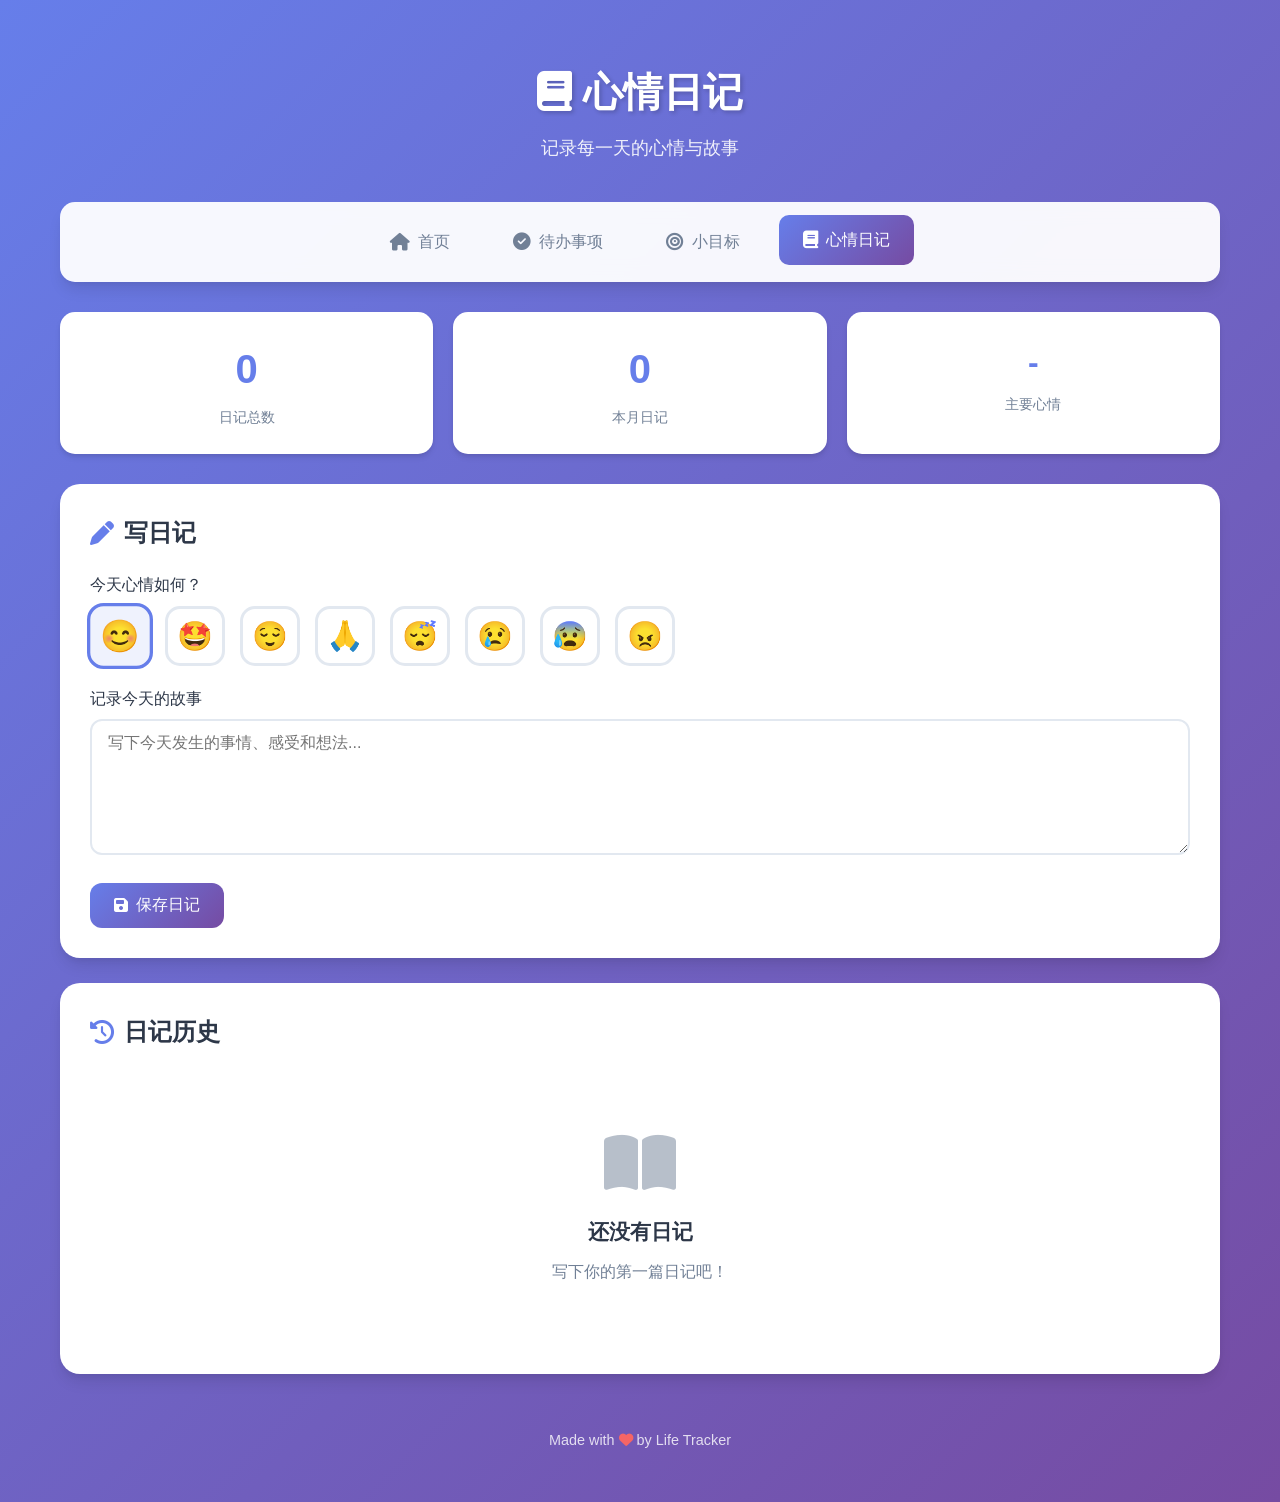
==== diary.html @ 0ba6cf7d "Add files via upload" ====
<!DOCTYPE html>
<html lang="zh-CN">
<head>
    <meta charset="UTF-8">
    <meta name="viewport" content="width=device-width, initial-scale=1.0">
    <title>心情日记 - Life Tracker</title>
    <link rel="stylesheet" href="style.css">
    <link rel="stylesheet" href="https://cdnjs.cloudflare.com/ajax/libs/font-awesome/6.4.0/css/all.min.css">
</head>
<body>
    <div class="container">
        <header>
            <h1><i class="fas fa-book"></i> 心情日记</h1>
            <p>记录每一天的心情与故事</p>
        </header>

        <nav>
            <ul>
                <li><a href="index.html"><i class="fas fa-home"></i> 首页</a></li>
                <li><a href="todo.html"><i class="fas fa-check-circle"></i> 待办事项</a></li>
                <li><a href="goal.html"><i class="fas fa-bullseye"></i> 小目标</a></li>
                <li><a href="diary.html" class="active"><i class="fas fa-book"></i> 心情日记</a></li>
            </ul>
        </nav>

        <main>
            <!-- Stats -->
            <section class="stats-container fade-in">
                <div class="stat-card">
                    <div class="stat-number" id="totalDiaries">0</div>
                    <div class="stat-label">日记总数</div>
                </div>
                <div class="stat-card">
                    <div class="stat-number" id="thisMonthDiaries">0</div>
                    <div class="stat-label">本月日记</div>
                </div>
                <div class="stat-card">
                    <div class="stat-number" id="dominantMood" style="font-size: 2rem;">-</div>
                    <div class="stat-label">主要心情</div>
                </div>
            </section>

            <!-- Write Diary -->
            <section class="card fade-in">
                <h2 class="card-title"><i class="fas fa-pen"></i> 写日记</h2>
                <form id="diaryForm">
                    <div class="form-group">
                        <label>今天心情如何？</label>
                        <div class="mood-selector" id="moodSelector">
                            <div class="mood-option" data-mood="happy" title="开心">
                                <span>😊</span>
                            </div>
                            <div class="mood-option" data-mood="excited" title="兴奋">
                                <span>🤩</span>
                            </div>
                            <div class="mood-option" data-mood="calm" title="平静">
                                <span>😌</span>
                            </div>
                            <div class="mood-option" data-mood="grateful" title="感恩">
                                <span>🙏</span>
                            </div>
                            <div class="mood-option" data-mood="tired" title="疲惫">
                                <span>😴</span>
                            </div>
                            <div class="mood-option" data-mood="sad" title="难过">
                                <span>😢</span>
                            </div>
                            <div class="mood-option" data-mood="anxious" title="焦虑">
                                <span>😰</span>
                            </div>
                            <div class="mood-option" data-mood="angry" title="生气">
                                <span>😠</span>
                            </div>
                        </div>
                        <input type="hidden" id="selectedMood" value="happy">
                    </div>
                    <div class="form-group">
                        <label>记录今天的故事</label>
                        <textarea class="form-control" id="diaryContent" rows="6" placeholder="写下今天发生的事情、感受和想法..." required></textarea>
                    </div>
                    <button type="submit" class="btn btn-primary">
                        <i class="fas fa-save"></i> 保存日记
                    </button>
                </form>
            </section>

            <!-- Diary List -->
            <section class="card fade-in">
                <h2 class="card-title"><i class="fas fa-history"></i> 日记历史</h2>
                <ul class="diary-list" id="diaryList">
                    <!-- Diaries will be rendered here -->
                </ul>

                <div id="emptyState" class="empty-state" style="display: none;">
                    <i class="fas fa-book-open"></i>
                    <h3>还没有日记</h3>
                    <p>写下你的第一篇日记吧！</p>
                </div>
            </section>
        </main>

        <footer>
            <p>Made with <i class="fas fa-heart" style="color: #f56565;"></i> by Life Tracker</p>
        </footer>
    </div>

    <!-- View Modal -->
    <div class="modal" id="viewModal">
        <div class="modal-content">
            <div class="modal-header">
                <h3 class="modal-title"><i class="fas fa-book-open"></i> 日记详情</h3>
                <button class="modal-close" onclick="closeViewModal()">
                    <i class="fas fa-times"></i>
                </button>
            </div>
            <div id="viewContent">
                <!-- Content will be rendered here -->
            </div>
        </div>
    </div>

    <!-- Edit Modal -->
    <div class="modal" id="editModal">
        <div class="modal-content">
            <div class="modal-header">
                <h3 class="modal-title"><i class="fas fa-edit"></i> 编辑日记</h3>
                <button class="modal-close" onclick="closeEditModal()">
                    <i class="fas fa-times"></i>
                </button>
            </div>
            <form id="editForm">
                <div class="form-group">
                    <label>心情</label>
                    <div class="mood-selector" id="editMoodSelector">
                        <div class="mood-option" data-mood="happy" title="开心">
                            <span>😊</span>
                        </div>
                        <div class="mood-option" data-mood="excited" title="兴奋">
                            <span>🤩</span>
                        </div>
                        <div class="mood-option" data-mood="calm" title="平静">
                            <span>😌</span>
                        </div>
                        <div class="mood-option" data-mood="grateful" title="感恩">
                            <span>🙏</span>
                        </div>
                        <div class="mood-option" data-mood="tired" title="疲惫">
                            <span>😴</span>
                        </div>
                        <div class="mood-option" data-mood="sad" title="难过">
                            <span>😢</span>
                        </div>
                        <div class="mood-option" data-mood="anxious" title="焦虑">
                            <span>😰</span>
                        </div>
                        <div class="mood-option" data-mood="angry" title="生气">
                            <span>😠</span>
                        </div>
                    </div>
                    <input type="hidden" id="editSelectedMood" value="happy">
                </div>
                <div class="form-group">
                    <label>内容</label>
                    <textarea class="form-control" id="editContent" rows="6" required></textarea>
                </div>
                <input type="hidden" id="editId">
                <div style="display: flex; gap: 10px; justify-content: flex-end;">
                    <button type="button" class="btn btn-secondary" onclick="closeEditModal()">取消</button>
                    <button type="submit" class="btn btn-primary">保存修改</button>
                </div>
            </form>
        </div>
    </div>

    <script src="app.js"></script>
    <script>
        let selectedMood = 'happy';
        let editSelectedMood = 'happy';

        document.addEventListener('DOMContentLoaded', function() {
            renderDiaries();
            updateStats();
            setupMoodSelector();

            // Form submission
            document.getElementById('diaryForm').addEventListener('submit', function(e) {
                e.preventDefault();
                
                const content = document.getElementById('diaryContent').value.trim();
                const mood = document.getElementById('selectedMood').value;
                
                if (content) {
                    addDiary(content, mood);
                    
                    // Reset form
                    document.getElementById('diaryContent').value = '';
                    selectMood('happy', 'moodSelector', 'selectedMood');
                    
                    renderDiaries();
                    updateStats();
                    showNotification('日记保存成功！');
                }
            });

            // Edit form submission
            document.getElementById('editForm').addEventListener('submit', function(e) {
                e.preventDefault();
                
                const id = document.getElementById('editId').value;
                const updates = {
                    content: document.getElementById('editContent').value.trim(),
                    mood: document.getElementById('editSelectedMood').value
                };
                
                if (updates.content) {
                    updateDiary(id, updates);
                    closeEditModal();
                    renderDiaries();
                    updateStats();
                    showNotification('日记更新成功！');
                }
            });
        });

        function setupMoodSelector() {
            // Main mood selector
            document.querySelectorAll('#moodSelector .mood-option').forEach(option => {
                option.addEventListener('click', function() {
                    const mood = this.dataset.mood;
                    selectMood(mood, 'moodSelector', 'selectedMood');
                });
            });

            // Edit mood selector
            document.querySelectorAll('#editMoodSelector .mood-option').forEach(option => {
                option.addEventListener('click', function() {
                    const mood = this.dataset.mood;
                    selectMood(mood, 'editMoodSelector', 'editSelectedMood');
                });
            });

            // Select default mood
            selectMood('happy', 'moodSelector', 'selectedMood');
        }

        function selectMood(mood, selectorId, inputId) {
            const selector = document.getElementById(selectorId);
            const input = document.getElementById(inputId);
            
            selector.querySelectorAll('.mood-option').forEach(opt => {
                opt.classList.remove('selected');
            });
            
            const selected = selector.querySelector(`[data-mood="${mood}"]`);
            if (selected) {
                selected.classList.add('selected');
                input.value = mood;
            }
        }

        function renderDiaries() {
            const diaryList = document.getElementById('diaryList');
            const emptyState = document.getElementById('emptyState');
            const diaries = getDiaries();

            if (diaries.length === 0) {
                diaryList.innerHTML = '';
                emptyState.style.display = 'block';
                return;
            }

            emptyState.style.display = 'none';
            diaryList.innerHTML = diaries.map(diary => {
                const moodData = MOODS[diary.mood] || MOODS.happy;
                const preview = diary.content.substring(0, 100) + (diary.content.length > 100 ? '...' : '');
                
                return `
                    <li class="diary-item" data-id="${diary.id}">
                        <div class="diary-mood">${moodData.emoji}</div>
                        <div class="diary-date">
                            <i class="fas fa-calendar"></i>
                            ${formatDate(diary.createdAt)}
                            <span style="margin-left: 10px; color: var(--text-secondary);">
                                ${formatDateTime(diary.createdAt).split(' ')[1]}
                            </span>
                        </div>
                        <div class="diary-content">${escapeHtml(preview)}</div>
                        <div class="diary-actions">
                            <button class="btn btn-sm btn-primary" onclick="viewDiary('${diary.id}')">
                                <i class="fas fa-eye"></i> 查看
                            </button>
                            <button class="btn btn-sm btn-warning" onclick="openEditModal('${diary.id}')">
                                <i class="fas fa-edit"></i> 编辑
                            </button>
                            <button class="btn btn-sm btn-danger" onclick="deleteDiaryItem('${diary.id}')">
                                <i class="fas fa-trash"></i> 删除
                            </button>
                        </div>
                    </li>
                `;
            }).join('');
        }

        function viewDiary(id) {
            const diary = getDiaries().find(d => d.id === id);
            if (!diary) return;

            const moodData = MOODS[diary.mood] || MOODS.happy;
            
            document.getElementById('viewContent').innerHTML = `
                <div style="margin-bottom: 20px;">
                    <div style="display: flex; align-items: center; gap: 10px; margin-bottom: 15px; color: var(--text-secondary);">
                        <i class="fas fa-calendar"></i>
                        <span>${formatDateTime(diary.createdAt)}</span>
                    </div>
                    <div style="display: flex; align-items: center; gap: 10px; margin-bottom: 20px;">
                        <span style="font-size: 2rem;">${moodData.emoji}</span>
                        <span style="font-weight: 600; color: var(--text-primary);">${moodData.label}</span>
                    </div>
                </div>
                <div class="diary-content" style="background: var(--bg-color); padding: 20px; border-radius: 12px; line-height: 1.8;">
                    ${escapeHtml(diary.content).replace(/\n/g, '<br>')}
                </div>
            `;
            
            document.getElementById('viewModal').classList.add('active');
        }

        function openEditModal(id) {
            const diary = getDiaries().find(d => d.id === id);
            if (!diary) return;

            document.getElementById('editContent').value = diary.content;
            document.getElementById('editId').value = id;
            selectMood(diary.mood, 'editMoodSelector', 'editSelectedMood');
            
            document.getElementById('editModal').classList.add('active');
        }

        function closeViewModal() {
            document.getElementById('viewModal').classList.remove('active');
        }

        function closeEditModal() {
            document.getElementById('editModal').classList.remove('active');
        }

        function deleteDiaryItem(id) {
            confirmDialog('确定要删除这篇日记吗？删除后无法恢复。', () => {
                deleteDiary(id);
                renderDiaries();
                updateStats();
                showNotification('日记已删除');
            });
        }

        function updateStats() {
            const stats = getDiaryStats();
            document.getElementById('totalDiaries').textContent = stats.total;
            document.getElementById('thisMonthDiaries').textContent = stats.thisMonth;
            
            const moodEl = document.getElementById('dominantMood');
            if (stats.dominantMood) {
                moodEl.textContent = stats.dominantMood.emoji;
                moodEl.title = stats.dominantMood.label;
            } else {
                moodEl.textContent = '-';
                moodEl.title = '';
            }
        }

        function escapeHtml(text) {
            const div = document.createElement('div');
            div.textContent = text;
            return div.innerHTML;
        }

        // Close modals when clicking outside
        document.getElementById('viewModal').addEventListener('click', function(e) {
            if (e.target === this) {
                closeViewModal();
            }
        });

        document.getElementById('editModal').addEventListener('click', function(e) {
            if (e.target === this) {
                closeEditModal();
            }
        });
    </script>
</body>
</html>
---- style.css ----
* {
    margin: 0;
    padding: 0;
    box-sizing: border-box;
}

:root {
    --primary-color: #667eea;
    --primary-dark: #5a67d8;
    --secondary-color: #764ba2;
    --success-color: #48bb78;
    --warning-color: #ed8936;
    --danger-color: #f56565;
    --bg-color: #f7fafc;
    --card-bg: #ffffff;
    --text-primary: #2d3748;
    --text-secondary: #718096;
    --border-color: #e2e8f0;
    --shadow: 0 4px 6px -1px rgba(0, 0, 0, 0.1), 0 2px 4px -1px rgba(0, 0, 0, 0.06);
    --shadow-lg: 0 10px 15px -3px rgba(0, 0, 0, 0.1), 0 4px 6px -2px rgba(0, 0, 0, 0.05);
}

body {
    font-family: -apple-system, BlinkMacSystemFont, 'Segoe UI', Roboto, 'Helvetica Neue', Arial, sans-serif;
    background: linear-gradient(135deg, #667eea 0%, #764ba2 100%);
    min-height: 100vh;
    color: var(--text-primary);
    line-height: 1.6;
}

.container {
    max-width: 1200px;
    margin: 0 auto;
    padding: 20px;
}

/* Header */
header {
    text-align: center;
    padding: 40px 20px;
    color: white;
}

header h1 {
    font-size: 2.5rem;
    margin-bottom: 10px;
    text-shadow: 2px 2px 4px rgba(0, 0, 0, 0.2);
}

header p {
    font-size: 1.1rem;
    opacity: 0.9;
}

/* Navigation */
nav {
    background: rgba(255, 255, 255, 0.95);
    backdrop-filter: blur(10px);
    padding: 15px;
    border-radius: 15px;
    margin-bottom: 30px;
    box-shadow: var(--shadow-lg);
    position: sticky;
    top: 20px;
    z-index: 100;
}

nav ul {
    list-style: none;
    display: flex;
    justify-content: center;
    gap: 15px;
    flex-wrap: wrap;
}

nav a {
    text-decoration: none;
    color: var(--text-secondary);
    padding: 12px 24px;
    border-radius: 10px;
    transition: all 0.3s ease;
    font-weight: 500;
    display: flex;
    align-items: center;
    gap: 8px;
}

nav a:hover,
nav a.active {
    background: linear-gradient(135deg, var(--primary-color), var(--secondary-color));
    color: white;
    transform: translateY(-2px);
}

nav a i {
    font-size: 1.1rem;
}

/* Cards */
.card {
    background: var(--card-bg);
    border-radius: 20px;
    padding: 30px;
    margin-bottom: 25px;
    box-shadow: var(--shadow-lg);
    transition: transform 0.3s ease;
}

.card:hover {
    transform: translateY(-5px);
}

.card-title {
    font-size: 1.5rem;
    color: var(--text-primary);
    margin-bottom: 20px;
    display: flex;
    align-items: center;
    gap: 10px;
}

.card-title i {
    color: var(--primary-color);
}

/* Home Page Cards */
.feature-grid {
    display: grid;
    grid-template-columns: repeat(auto-fit, minmax(300px, 1fr));
    gap: 25px;
    margin-top: 30px;
}

.feature-card {
    background: var(--card-bg);
    border-radius: 20px;
    padding: 35px;
    text-align: center;
    box-shadow: var(--shadow-lg);
    transition: all 0.3s ease;
    cursor: pointer;
    text-decoration: none;
    color: inherit;
    display: block;
}

.feature-card:hover {
    transform: translateY(-10px);
    box-shadow: 0 20px 25px -5px rgba(0, 0, 0, 0.1), 0 10px 10px -5px rgba(0, 0, 0, 0.04);
}

.feature-icon {
    width: 80px;
    height: 80px;
    border-radius: 20px;
    display: flex;
    align-items: center;
    justify-content: center;
    margin: 0 auto 20px;
    font-size: 2rem;
    color: white;
}

.feature-card.todo .feature-icon {
    background: linear-gradient(135deg, #667eea, #764ba2);
}

.feature-card.goal .feature-icon {
    background: linear-gradient(135deg, #f093fb, #f5576c);
}

.feature-card.diary .feature-icon {
    background: linear-gradient(135deg, #4facfe, #00f2fe);
}

.feature-card h3 {
    font-size: 1.4rem;
    margin-bottom: 10px;
    color: var(--text-primary);
}

.feature-card p {
    color: var(--text-secondary);
    font-size: 0.95rem;
}

/* Stats */
.stats-container {
    display: grid;
    grid-template-columns: repeat(auto-fit, minmax(200px, 1fr));
    gap: 20px;
    margin-bottom: 30px;
}

.stat-card {
    background: var(--card-bg);
    border-radius: 15px;
    padding: 25px;
    text-align: center;
    box-shadow: var(--shadow);
}

.stat-number {
    font-size: 2.5rem;
    font-weight: bold;
    color: var(--primary-color);
    margin-bottom: 5px;
}

.stat-label {
    color: var(--text-secondary);
    font-size: 0.9rem;
}

/* Forms */
.form-group {
    margin-bottom: 20px;
}

.form-group label {
    display: block;
    margin-bottom: 8px;
    font-weight: 500;
    color: var(--text-primary);
}

.form-control {
    width: 100%;
    padding: 12px 16px;
    border: 2px solid var(--border-color);
    border-radius: 12px;
    font-size: 1rem;
    transition: all 0.3s ease;
    font-family: inherit;
}

.form-control:focus {
    outline: none;
    border-color: var(--primary-color);
    box-shadow: 0 0 0 3px rgba(102, 126, 234, 0.1);
}

textarea.form-control {
    resize: vertical;
    min-height: 120px;
}

/* Buttons */
.btn {
    padding: 12px 24px;
    border: none;
    border-radius: 12px;
    font-size: 1rem;
    font-weight: 500;
    cursor: pointer;
    transition: all 0.3s ease;
    display: inline-flex;
    align-items: center;
    gap: 8px;
    text-decoration: none;
}

.btn-primary {
    background: linear-gradient(135deg, var(--primary-color), var(--secondary-color));
    color: white;
}

.btn-primary:hover {
    transform: translateY(-2px);
    box-shadow: 0 4px 12px rgba(102, 126, 234, 0.4);
}

.btn-success {
    background: linear-gradient(135deg, var(--success-color), #38a169);
    color: white;
}

.btn-danger {
    background: linear-gradient(135deg, var(--danger-color), #e53e3e);
    color: white;
}

.btn-warning {
    background: linear-gradient(135deg, var(--warning-color), #dd6b20);
    color: white;
}

.btn-secondary {
    background: var(--border-color);
    color: var(--text-primary);
}

.btn-sm {
    padding: 8px 16px;
    font-size: 0.875rem;
}

.btn:hover {
    transform: translateY(-2px);
}

/* Todo List */
.todo-list {
    list-style: none;
}

.todo-item {
    display: flex;
    align-items: center;
    padding: 16px;
    background: var(--bg-color);
    border-radius: 12px;
    margin-bottom: 12px;
    transition: all 0.3s ease;
}

.todo-item:hover {
    background: #edf2f7;
}

.todo-item.completed .todo-text {
    text-decoration: line-through;
    color: var(--text-secondary);
}

.todo-checkbox {
    width: 24px;
    height: 24px;
    border: 2px solid var(--primary-color);
    border-radius: 6px;
    margin-right: 15px;
    cursor: pointer;
    display: flex;
    align-items: center;
    justify-content: center;
    transition: all 0.3s ease;
    flex-shrink: 0;
}

.todo-checkbox:hover {
    background: rgba(102, 126, 234, 0.1);
}

.todo-item.completed .todo-checkbox {
    background: var(--success-color);
    border-color: var(--success-color);
}

.todo-checkbox i {
    color: white;
    font-size: 0.8rem;
    opacity: 0;
}

.todo-item.completed .todo-checkbox i {
    opacity: 1;
}

.todo-text {
    flex: 1;
    font-size: 1rem;
}

.todo-actions {
    display: flex;
    gap: 8px;
}

.todo-btn {
    width: 36px;
    height: 36px;
    border: none;
    border-radius: 8px;
    cursor: pointer;
    display: flex;
    align-items: center;
    justify-content: center;
    transition: all 0.3s ease;
    background: transparent;
}

.todo-btn:hover {
    background: var(--border-color);
}

.todo-btn.edit {
    color: var(--warning-color);
}

.todo-btn.delete {
    color: var(--danger-color);
}

/* Goals */
.goal-list {
    list-style: none;
}

.goal-item {
    background: var(--bg-color);
    border-radius: 15px;
    padding: 20px;
    margin-bottom: 15px;
    transition: all 0.3s ease;
}

.goal-item:hover {
    box-shadow: var(--shadow);
}

.goal-header {
    display: flex;
    justify-content: space-between;
    align-items: flex-start;
    margin-bottom: 15px;
}

.goal-title {
    font-size: 1.1rem;
    font-weight: 600;
    color: var(--text-primary);
    margin-bottom: 5px;
}

.goal-description {
    color: var(--text-secondary);
    font-size: 0.9rem;
}

.goal-progress-container {
    margin-top: 15px;
}

.goal-progress-bar {
    height: 10px;
    background: var(--border-color);
    border-radius: 5px;
    overflow: hidden;
    margin-bottom: 10px;
}

.goal-progress-fill {
    height: 100%;
    background: linear-gradient(90deg, var(--primary-color), var(--secondary-color));
    border-radius: 5px;
    transition: width 0.5s ease;
}

.goal-progress-text {
    display: flex;
    justify-content: space-between;
    font-size: 0.85rem;
    color: var(--text-secondary);
}

.goal-actions {
    display: flex;
    gap: 10px;
    margin-top: 15px;
}

/* Diary */
.diary-list {
    list-style: none;
}

.diary-item {
    background: var(--bg-color);
    border-radius: 15px;
    padding: 25px;
    margin-bottom: 20px;
    transition: all 0.3s ease;
    position: relative;
}

.diary-item:hover {
    box-shadow: var(--shadow);
}

.diary-date {
    display: flex;
    align-items: center;
    gap: 10px;
    margin-bottom: 15px;
    color: var(--text-secondary);
    font-size: 0.9rem;
}

.diary-mood {
    position: absolute;
    top: 20px;
    right: 20px;
    font-size: 2rem;
}

.diary-content {
    color: var(--text-primary);
    line-height: 1.8;
    white-space: pre-wrap;
}

.diary-actions {
    display: flex;
    gap: 10px;
    margin-top: 15px;
    padding-top: 15px;
    border-top: 1px solid var(--border-color);
}

/* Mood Selector */
.mood-selector {
    display: flex;
    gap: 15px;
    flex-wrap: wrap;
    margin-bottom: 20px;
}

.mood-option {
    width: 60px;
    height: 60px;
    border: 3px solid var(--border-color);
    border-radius: 15px;
    display: flex;
    align-items: center;
    justify-content: center;
    font-size: 1.8rem;
    cursor: pointer;
    transition: all 0.3s ease;
    background: white;
}

.mood-option:hover {
    transform: scale(1.1);
}

.mood-option.selected {
    border-color: var(--primary-color);
    background: rgba(102, 126, 234, 0.1);
    transform: scale(1.1);
}

/* Empty State */
.empty-state {
    text-align: center;
    padding: 60px 20px;
    color: var(--text-secondary);
}

.empty-state i {
    font-size: 4rem;
    margin-bottom: 20px;
    opacity: 0.5;
}

.empty-state h3 {
    font-size: 1.3rem;
    margin-bottom: 10px;
    color: var(--text-primary);
}

/* Modal */
.modal {
    display: none;
    position: fixed;
    top: 0;
    left: 0;
    width: 100%;
    height: 100%;
    background: rgba(0, 0, 0, 0.5);
    z-index: 1000;
    align-items: center;
    justify-content: center;
    padding: 20px;
}

.modal.active {
    display: flex;
}

.modal-content {
    background: white;
    border-radius: 20px;
    padding: 30px;
    max-width: 500px;
    width: 100%;
    max-height: 90vh;
    overflow-y: auto;
    animation: modalSlideIn 0.3s ease;
}

@keyframes modalSlideIn {
    from {
        opacity: 0;
        transform: translateY(-50px);
    }
    to {
        opacity: 1;
        transform: translateY(0);
    }
}

.modal-header {
    display: flex;
    justify-content: space-between;
    align-items: center;
    margin-bottom: 20px;
}

.modal-title {
    font-size: 1.3rem;
    color: var(--text-primary);
}

.modal-close {
    width: 36px;
    height: 36px;
    border: none;
    background: var(--bg-color);
    border-radius: 10px;
    cursor: pointer;
    display: flex;
    align-items: center;
    justify-content: center;
    transition: all 0.3s ease;
}

.modal-close:hover {
    background: var(--border-color);
}

/* Filter Tabs */
.filter-tabs {
    display: flex;
    gap: 10px;
    margin-bottom: 20px;
    flex-wrap: wrap;
}

.filter-tab {
    padding: 10px 20px;
    border: none;
    background: var(--bg-color);
    border-radius: 10px;
    cursor: pointer;
    font-size: 0.9rem;
    color: var(--text-secondary);
    transition: all 0.3s ease;
}

.filter-tab:hover,
.filter-tab.active {
    background: var(--primary-color);
    color: white;
}

/* Progress Input */
.progress-input {
    display: flex;
    align-items: center;
    gap: 15px;
}

.progress-input input[type="range"] {
    flex: 1;
    height: 8px;
    -webkit-appearance: none;
    background: var(--border-color);
    border-radius: 4px;
    outline: none;
}

.progress-input input[type="range"]::-webkit-slider-thumb {
    -webkit-appearance: none;
    width: 24px;
    height: 24px;
    background: linear-gradient(135deg, var(--primary-color), var(--secondary-color));
    border-radius: 50%;
    cursor: pointer;
    box-shadow: 0 2px 6px rgba(0, 0, 0, 0.2);
}

.progress-value {
    font-weight: 600;
    color: var(--primary-color);
    min-width: 45px;
    text-align: right;
}

/* Footer */
footer {
    text-align: center;
    padding: 30px;
    color: rgba(255, 255, 255, 0.8);
    font-size: 0.9rem;
}

/* Animations */
@keyframes fadeIn {
    from {
        opacity: 0;
        transform: translateY(20px);
    }
    to {
        opacity: 1;
        transform: translateY(0);
    }
}

.fade-in {
    animation: fadeIn 0.5s ease;
}

/* Mobile Responsive */
@media (max-width: 768px) {
    header h1 {
        font-size: 1.8rem;
    }

    header p {
        font-size: 1rem;
    }

    nav {
        padding: 10px;
        top: 10px;
    }

    nav ul {
        gap: 8px;
    }

    nav a {
        padding: 10px 16px;
        font-size: 0.9rem;
    }

    .card {
        padding: 20px;
    }

    .feature-grid {
        grid-template-columns: 1fr;
        gap: 15px;
    }

    .feature-card {
        padding: 25px;
    }

    .feature-icon {
        width: 60px;
        height: 60px;
        font-size: 1.5rem;
    }

    .stats-container {
        grid-template-columns: repeat(2, 1fr);
        gap: 10px;
    }

    .stat-card {
        padding: 15px;
    }

    .stat-number {
        font-size: 1.8rem;
    }

    .todo-item {
        padding: 12px;
    }

    .todo-text {
        font-size: 0.95rem;
    }

    .goal-header {
        flex-direction: column;
        gap: 10px;
    }

    .goal-actions {
        flex-wrap: wrap;
    }

    .mood-option {
        width: 50px;
        height: 50px;
        font-size: 1.5rem;
    }

    .modal-content {
        padding: 20px;
        margin: 10px;
    }

    .btn {
        padding: 10px 18px;
        font-size: 0.9rem;
    }
}

@media (max-width: 480px) {
    .container {
        padding: 10px;
    }

    header {
        padding: 25px 15px;
    }

    nav a {
        padding: 8px 12px;
        font-size: 0.85rem;
    }

    nav a i {
        font-size: 1rem;
    }

    .stats-container {
        grid-template-columns: 1fr;
    }

    .filter-tabs {
        justify-content: center;
    }

    .filter-tab {
        padding: 8px 14px;
        font-size: 0.85rem;
    }
}

/* Scrollbar */
::-webkit-scrollbar {
    width: 8px;
}

::-webkit-scrollbar-track {
    background: var(--bg-color);
    border-radius: 4px;
}

::-webkit-scrollbar-thumb {
    background: var(--primary-color);
    border-radius: 4px;
}

::-webkit-scrollbar-thumb:hover {
    background: var(--primary-dark);
}

/* Print Styles */
@media print {
    nav,
    .btn,
    .todo-actions,
    .goal-actions,
    .diary-actions {
        display: none !important;
    }

    body {
        background: white;
    }

    .card {
        box-shadow: none;
        border: 1px solid var(--border-color);
    }
}
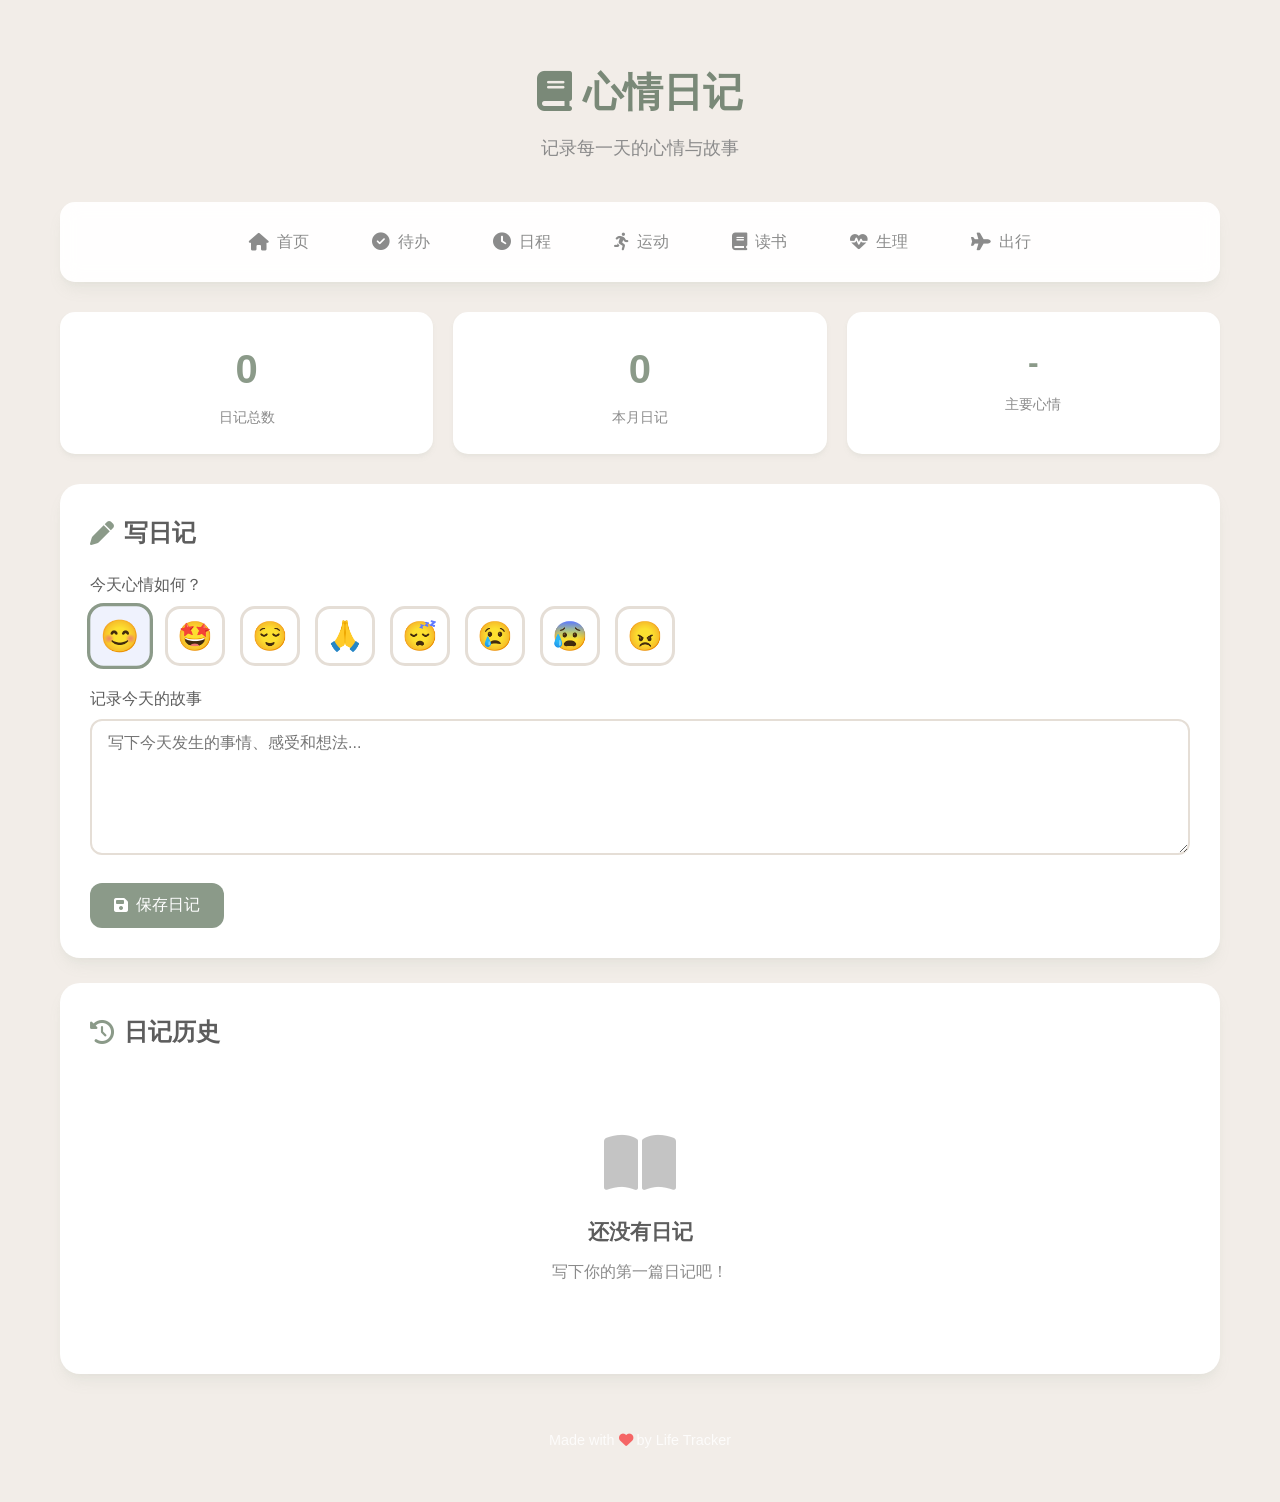
==== commit 2e721418: "新增一些功能" ====
--- a/diary.html
+++ b/diary.html
@@ -17,9 +17,12 @@
         <nav>
             <ul>
                 <li><a href="index.html"><i class="fas fa-home"></i> 首页</a></li>
-                <li><a href="todo.html"><i class="fas fa-check-circle"></i> 待办事项</a></li>
-                <li><a href="goal.html"><i class="fas fa-bullseye"></i> 小目标</a></li>
-                <li><a href="diary.html" class="active"><i class="fas fa-book"></i> 心情日记</a></li>
+                <li><a href="todo.html"><i class="fas fa-check-circle"></i> 待办</a></li>
+                <li><a href="schedule.html"><i class="fas fa-clock"></i> 日程</a></li>
+                <li><a href="exercise.html"><i class="fas fa-running"></i> 运动</a></li>
+                <li><a href="reading.html"><i class="fas fa-book"></i> 读书</a></li>
+                <li><a href="period.html"><i class="fas fa-heartbeat"></i> 生理</a></li>
+                <li><a href="travel.html"><i class="fas fa-plane"></i> 出行</a></li>
             </ul>
         </nav>
 
--- a/style.css
+++ b/style.css
@@ -5,24 +5,25 @@
 }
 
 :root {
-    --primary-color: #667eea;
-    --primary-dark: #5a67d8;
-    --secondary-color: #764ba2;
-    --success-color: #48bb78;
-    --warning-color: #ed8936;
-    --danger-color: #f56565;
-    --bg-color: #f7fafc;
-    --card-bg: #ffffff;
-    --text-primary: #2d3748;
-    --text-secondary: #718096;
-    --border-color: #e2e8f0;
-    --shadow: 0 4px 6px -1px rgba(0, 0, 0, 0.1), 0 2px 4px -1px rgba(0, 0, 0, 0.06);
-    --shadow-lg: 0 10px 15px -3px rgba(0, 0, 0, 0.1), 0 4px 6px -2px rgba(0, 0, 0, 0.05);
+    --primary-color: #8B9A89;
+    --primary-dark: #7A8978;
+    --secondary-color: #C4B7A6;
+    --accent-color: #D4C4B0;
+    --success-color: #A8B5A0;
+    --warning-color: #C9B896;
+    --danger-color: #C4A69D;
+    --bg-color: #F2EDE8;
+    --card-bg: #FFFFFF;
+    --text-primary: #5D5D5D;
+    --text-secondary: #8B8B8B;
+    --border-color: #E5DED6;
+    --shadow: 0 4px 6px -1px rgba(139, 154, 137, 0.08), 0 2px 4px -1px rgba(139, 154, 137, 0.06);
+    --shadow-lg: 0 10px 15px -3px rgba(139, 154, 137, 0.1), 0 4px 6px -2px rgba(139, 154, 137, 0.05);
 }
 
 body {
     font-family: -apple-system, BlinkMacSystemFont, 'Segoe UI', Roboto, 'Helvetica Neue', Arial, sans-serif;
-    background: linear-gradient(135deg, #667eea 0%, #764ba2 100%);
+    background: #F2EDE8;
     min-height: 100vh;
     color: var(--text-primary);
     line-height: 1.6;
@@ -38,18 +39,18 @@
 header {
     text-align: center;
     padding: 40px 20px;
-    color: white;
+    color: var(--text-primary);
 }
 
 header h1 {
     font-size: 2.5rem;
     margin-bottom: 10px;
-    text-shadow: 2px 2px 4px rgba(0, 0, 0, 0.2);
+    color: var(--primary-dark);
 }
 
 header p {
     font-size: 1.1rem;
-    opacity: 0.9;
+    color: var(--text-secondary);
 }
 
 /* Navigation */
@@ -87,7 +88,7 @@
 
 nav a:hover,
 nav a.active {
-    background: linear-gradient(135deg, var(--primary-color), var(--secondary-color));
+    background: var(--primary-color);
     color: white;
     transform: translateY(-2px);
 }
@@ -162,15 +163,15 @@
 }
 
 .feature-card.todo .feature-icon {
-    background: linear-gradient(135deg, #667eea, #764ba2);
+    background: var(--primary-color);
 }
 
 .feature-card.goal .feature-icon {
-    background: linear-gradient(135deg, #f093fb, #f5576c);
+    background: var(--secondary-color);
 }
 
 .feature-card.diary .feature-icon {
-    background: linear-gradient(135deg, #4facfe, #00f2fe);
+    background: var(--accent-color);
 }
 
 .feature-card h3 {
@@ -261,27 +262,27 @@
 }
 
 .btn-primary {
-    background: linear-gradient(135deg, var(--primary-color), var(--secondary-color));
+    background: var(--primary-color);
     color: white;
 }
 
 .btn-primary:hover {
     transform: translateY(-2px);
-    box-shadow: 0 4px 12px rgba(102, 126, 234, 0.4);
+    box-shadow: 0 4px 12px rgba(139, 154, 137, 0.3);
 }
 
 .btn-success {
-    background: linear-gradient(135deg, var(--success-color), #38a169);
+    background: var(--success-color);
     color: white;
 }
 
 .btn-danger {
-    background: linear-gradient(135deg, var(--danger-color), #e53e3e);
+    background: var(--danger-color);
     color: white;
 }
 
 .btn-warning {
-    background: linear-gradient(135deg, var(--warning-color), #dd6b20);
+    background: var(--warning-color);
     color: white;
 }
 
@@ -441,7 +442,7 @@
 
 .goal-progress-fill {
     height: 100%;
-    background: linear-gradient(90deg, var(--primary-color), var(--secondary-color));
+    background: var(--primary-color);
     border-radius: 5px;
     transition: width 0.5s ease;
 }
@@ -673,10 +674,10 @@
     -webkit-appearance: none;
     width: 24px;
     height: 24px;
-    background: linear-gradient(135deg, var(--primary-color), var(--secondary-color));
+    background: var(--primary-color);
     border-radius: 50%;
     cursor: pointer;
-    box-shadow: 0 2px 6px rgba(0, 0, 0, 0.2);
+    box-shadow: 0 2px 6px rgba(0, 0, 0, 0.15);
 }
 
 .progress-value {
@@ -870,3 +871,412 @@
         border: 1px solid var(--border-color);
     }
 }
+
+/* ==================== New Feature Styles ==================== */
+
+/* Greeting Section */
+.greeting-section {
+    text-align: center;
+    padding: 30px;
+    background: var(--card-bg);
+    border-radius: 20px;
+    margin-bottom: 30px;
+    box-shadow: var(--shadow-lg);
+}
+
+.greeting-message {
+    font-size: 1.8rem;
+    color: var(--primary-dark);
+    margin-bottom: 15px;
+    font-weight: 600;
+}
+
+.current-date {
+    font-size: 1.2rem;
+    color: var(--text-secondary);
+}
+
+/* Timeline Styles */
+.timeline-container {
+    position: relative;
+    padding: 20px 0;
+}
+
+.timeline-date-nav {
+    display: flex;
+    justify-content: center;
+    align-items: center;
+    gap: 20px;
+    margin-bottom: 25px;
+}
+
+.timeline-date-nav .btn {
+    padding: 8px 16px;
+}
+
+.timeline-current-date {
+    font-size: 1.3rem;
+    font-weight: 600;
+    color: var(--primary-color);
+    min-width: 200px;
+    text-align: center;
+}
+
+.timeline {
+    position: relative;
+    padding-left: 40px;
+}
+
+.timeline::before {
+    content: '';
+    position: absolute;
+    left: 80px;
+    top: 0;
+    bottom: 0;
+    width: 2px;
+    background: var(--border-color);
+}
+
+.timeline-item {
+    position: relative;
+    margin-bottom: 25px;
+    padding: 15px 20px;
+    background: var(--card-bg);
+    border-radius: 12px;
+    box-shadow: var(--shadow);
+    transition: all 0.3s ease;
+}
+
+.timeline-item:hover {
+    transform: translateX(5px);
+    box-shadow: var(--shadow-lg);
+}
+
+.timeline-item::before {
+    content: '';
+    position: absolute;
+    left: -32px;
+    top: 20px;
+    width: 12px;
+    height: 12px;
+    background: var(--primary-color);
+    border-radius: 50%;
+    border: 3px solid var(--bg-color);
+}
+
+.timeline-time {
+    font-size: 0.9rem;
+    color: var(--primary-color);
+    font-weight: 600;
+    margin-bottom: 5px;
+}
+
+.timeline-title {
+    font-size: 1.1rem;
+    font-weight: 600;
+    color: var(--text-primary);
+    margin-bottom: 5px;
+}
+
+.timeline-location {
+    font-size: 0.85rem;
+    color: var(--text-secondary);
+    display: flex;
+    align-items: center;
+    gap: 5px;
+}
+
+.timeline-actions {
+    position: absolute;
+    top: 15px;
+    right: 15px;
+    display: flex;
+    gap: 8px;
+}
+
+.timeline-empty {
+    text-align: center;
+    padding: 40px;
+    color: var(--text-secondary);
+}
+
+/* Schedule Form */
+.schedule-form {
+    background: var(--card-bg);
+    border-radius: 15px;
+    padding: 25px;
+    margin-bottom: 25px;
+    box-shadow: var(--shadow);
+}
+
+.schedule-form-row {
+    display: grid;
+    grid-template-columns: 120px 1fr 1fr auto;
+    gap: 15px;
+    align-items: end;
+}
+
+@media (max-width: 768px) {
+    .schedule-form-row {
+        grid-template-columns: 1fr 1fr;
+    }
+    
+    .schedule-form-row .form-group:first-child {
+        grid-column: 1 / -1;
+    }
+}
+
+/* Exercise Section */
+.exercise-stats-grid {
+    display: grid;
+    grid-template-columns: repeat(auto-fit, minmax(150px, 1fr));
+    gap: 15px;
+    margin-bottom: 25px;
+}
+
+.exercise-stat-card {
+    background: var(--card-bg);
+    border-radius: 15px;
+    padding: 20px;
+    text-align: center;
+    box-shadow: var(--shadow);
+}
+
+.exercise-stat-number {
+    font-size: 2rem;
+    font-weight: bold;
+    color: var(--primary-color);
+}
+
+.exercise-stat-label {
+    font-size: 0.9rem;
+    color: var(--text-secondary);
+    margin-top: 5px;
+}
+
+.exercise-type-selector {
+    display: flex;
+    gap: 10px;
+    flex-wrap: wrap;
+    margin-bottom: 20px;
+}
+
+.exercise-type-btn {
+    padding: 10px 20px;
+    border: 2px solid var(--border-color);
+    background: var(--card-bg);
+    border-radius: 25px;
+    cursor: pointer;
+    transition: all 0.3s ease;
+    font-size: 0.9rem;
+    color: var(--text-secondary);
+}
+
+.exercise-type-btn:hover,
+.exercise-type-btn.active {
+    border-color: var(--primary-color);
+    background: rgba(139, 154, 137, 0.1);
+    color: var(--primary-color);
+}
+
+.exercise-history {
+    margin-top: 25px;
+}
+
+.exercise-history-item {
+    display: flex;
+    justify-content: space-between;
+    align-items: center;
+    padding: 12px 15px;
+    background: var(--bg-color);
+    border-radius: 10px;
+    margin-bottom: 10px;
+}
+
+.exercise-history-info {
+    display: flex;
+    align-items: center;
+    gap: 15px;
+}
+
+.exercise-history-type {
+    font-weight: 600;
+    color: var(--primary-color);
+}
+
+.exercise-history-duration {
+    color: var(--text-secondary);
+    font-size: 0.9rem;
+}
+
+.exercise-history-date {
+    color: var(--text-secondary);
+    font-size: 0.85rem;
+}
+
+/* Reading Section */
+.reading-card {
+    background: var(--card-bg);
+    border-radius: 15px;
+    padding: 20px;
+    margin-bottom: 15px;
+    box-shadow: var(--shadow);
+}
+
+.reading-book-name {
+    font-size: 1.2rem;
+    font-weight: 600;
+    color: var(--text-primary);
+    margin-bottom: 10px;
+}
+
+.reading-info {
+    display: flex;
+    gap: 20px;
+    margin-bottom: 10px;
+    color: var(--text-secondary);
+    font-size: 0.9rem;
+}
+
+.reading-thoughts {
+    padding: 15px;
+    background: var(--bg-color);
+    border-radius: 10px;
+    color: var(--text-secondary);
+    font-size: 0.95rem;
+    line-height: 1.6;
+    margin-top: 10px;
+}
+
+/* Period Section */
+.period-calendar {
+    background: var(--card-bg);
+    border-radius: 15px;
+    padding: 25px;
+    margin-bottom: 20px;
+    box-shadow: var(--shadow);
+}
+
+.period-estimate {
+    text-align: center;
+    padding: 20px;
+    background: linear-gradient(135deg, rgba(196, 182, 166, 0.2), rgba(212, 196, 176, 0.2));
+    border-radius: 15px;
+    margin-bottom: 20px;
+}
+
+.period-estimate-date {
+    font-size: 1.5rem;
+    font-weight: 600;
+    color: var(--primary-color);
+    margin-bottom: 5px;
+}
+
+.period-estimate-label {
+    font-size: 0.9rem;
+    color: var(--text-secondary);
+}
+
+.period-history {
+    margin-top: 20px;
+}
+
+.period-history-item {
+    display: flex;
+    justify-content: space-between;
+    align-items: center;
+    padding: 15px;
+    background: var(--bg-color);
+    border-radius: 10px;
+    margin-bottom: 10px;
+}
+
+.period-history-dates {
+    font-weight: 600;
+    color: var(--text-primary);
+}
+
+.period-history-notes {
+    font-size: 0.85rem;
+    color: var(--text-secondary);
+    margin-top: 5px;
+}
+
+/* Travel Section */
+.travel-card {
+    background: var(--card-bg);
+    border-radius: 15px;
+    padding: 20px;
+    margin-bottom: 15px;
+    box-shadow: var(--shadow);
+    border-left: 4px solid var(--primary-color);
+}
+
+.travel-card.upcoming {
+    border-left-color: var(--success-color);
+}
+
+.travel-card.completed {
+    border-left-color: var(--text-secondary);
+    opacity: 0.7;
+}
+
+.travel-header {
+    display: flex;
+    justify-content: space-between;
+    align-items: flex-start;
+    margin-bottom: 10px;
+}
+
+.travel-title {
+    font-size: 1.2rem;
+    font-weight: 600;
+    color: var(--text-primary);
+}
+
+.travel-destination {
+    color: var(--text-secondary);
+    font-size: 0.9rem;
+    display: flex;
+    align-items: center;
+    gap: 5px;
+    margin-bottom: 10px;
+}
+
+.travel-dates {
+    color: var(--primary-color);
+    font-size: 0.9rem;
+    margin-bottom: 10px;
+}
+
+.travel-notes {
+    padding: 10px;
+    background: var(--bg-color);
+    border-radius: 8px;
+    font-size: 0.9rem;
+    color: var(--text-secondary);
+}
+
+.travel-actions {
+    display: flex;
+    gap: 10px;
+    margin-top: 15px;
+}
+
+/* Section Header */
+.section-header {
+    display: flex;
+    justify-content: space-between;
+    align-items: center;
+    margin-bottom: 20px;
+}
+
+.section-header h2 {
+    display: flex;
+    align-items: center;
+    gap: 10px;
+}
+
+.section-header h2 i {
+    color: var(--primary-color);
+}
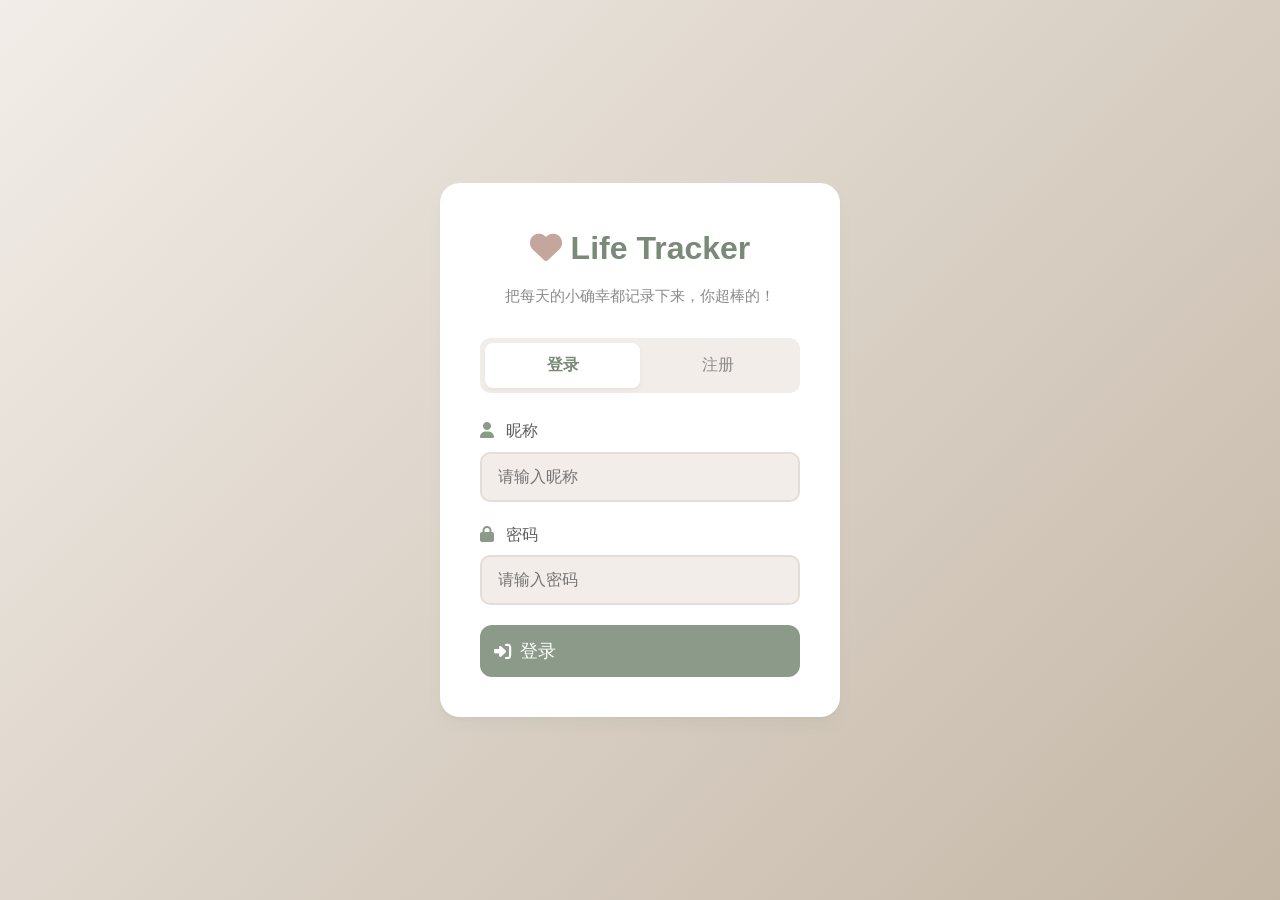
==== commit 5cf4599e: "Add files via upload" ====
--- a/diary.html
+++ b/diary.html
@@ -8,10 +8,20 @@
     <link rel="stylesheet" href="https://cdnjs.cloudflare.com/ajax/libs/font-awesome/6.4.0/css/all.min.css">
 </head>
 <body>
+    <script src="app.js"></script>
+    <script>
+        if (!isLoggedIn()) {
+            window.location.href = 'login.html';
+        }
+    </script>
     <div class="container">
         <header>
             <h1><i class="fas fa-book"></i> 心情日记</h1>
             <p>记录每一天的心情与故事</p>
+            <div class="user-info">
+                <span class="user-welcome">欢迎 <span id="currentUserName"></span></span>
+                <button class="btn-logout" onclick="logout()"><i class="fas fa-sign-out-alt"></i> 退出</button>
+            </div>
         </header>
 
         <nav>
@@ -19,10 +29,8 @@
                 <li><a href="index.html"><i class="fas fa-home"></i> 首页</a></li>
                 <li><a href="todo.html"><i class="fas fa-check-circle"></i> 待办</a></li>
                 <li><a href="schedule.html"><i class="fas fa-clock"></i> 日程</a></li>
-                <li><a href="exercise.html"><i class="fas fa-running"></i> 运动</a></li>
-                <li><a href="reading.html"><i class="fas fa-book"></i> 读书</a></li>
-                <li><a href="period.html"><i class="fas fa-heartbeat"></i> 生理</a></li>
-                <li><a href="travel.html"><i class="fas fa-plane"></i> 出行</a></li>
+                <li><a href="period.html"><i class="fas fa-heartbeat"></i> 生理期</a></li>
+                <li><a href="stats.html"><i class="fas fa-chart-bar"></i> 数据统计</a></li>
             </ul>
         </nav>
 
@@ -391,5 +399,8 @@
             }
         });
     </script>
+    <script>
+        document.getElementById('currentUserName').textContent = getCurrentUser();
+    </script>
 </body>
 </html>
--- a/style.css
+++ b/style.css
@@ -1280,3 +1280,250 @@
 .section-header h2 i {
     color: var(--primary-color);
 }
+
+/* Filter Tabs */
+.filter-tabs {
+    display: flex;
+    gap: 10px;
+    margin-bottom: 20px;
+    flex-wrap: wrap;
+}
+
+.filter-tab {
+    padding: 8px 16px;
+    border-radius: 20px;
+    border: 1px solid var(--border-color);
+    background: var(--card-bg);
+    color: var(--text-secondary);
+    cursor: pointer;
+    transition: all 0.3s ease;
+    font-size: 0.9rem;
+}
+
+.filter-tab:hover {
+    border-color: var(--primary-color);
+    color: var(--primary-color);
+}
+
+.filter-tab.active {
+    background: var(--primary-color);
+    border-color: var(--primary-color);
+    color: white;
+}
+
+/* Milktea Section */
+.milktea-record {
+    background: var(--card-bg);
+    border-radius: 12px;
+    padding: 15px;
+    margin-bottom: 12px;
+    box-shadow: var(--shadow);
+    position: relative;
+    border-left: 4px solid var(--danger-color);
+}
+
+.milktea-record-header {
+    display: flex;
+    justify-content: space-between;
+    align-items: center;
+    margin-bottom: 8px;
+}
+
+.milktea-record-name {
+    font-weight: 600;
+    color: var(--text-primary);
+    font-size: 1rem;
+}
+
+.milktea-record-date {
+    font-size: 0.85rem;
+    color: var(--text-secondary);
+}
+
+.milktea-record-details {
+    display: flex;
+    gap: 15px;
+    font-size: 0.9rem;
+    color: var(--text-secondary);
+}
+
+.milktea-record-details span {
+    display: flex;
+    align-items: center;
+    gap: 5px;
+}
+
+.milktea-record-notes {
+    margin-top: 10px;
+    padding: 10px;
+    background: var(--bg-color);
+    border-radius: 8px;
+    font-size: 0.9rem;
+    color: var(--text-secondary);
+}
+
+.milktea-record .todo-btn {
+    position: absolute;
+    top: 15px;
+    right: 15px;
+}
+
+/* Login Page */
+.login-container {
+    min-height: 100vh;
+    display: flex;
+    align-items: center;
+    justify-content: center;
+    padding: 20px;
+    background: linear-gradient(135deg, var(--bg-color) 0%, var(--secondary-color) 100%);
+}
+
+.login-card {
+    background: var(--card-bg);
+    border-radius: 20px;
+    padding: 40px;
+    width: 100%;
+    max-width: 400px;
+    box-shadow: var(--shadow-lg);
+}
+
+.login-header {
+    text-align: center;
+    margin-bottom: 30px;
+}
+
+.login-header h1 {
+    font-size: 2rem;
+    color: var(--primary-dark);
+    margin-bottom: 10px;
+}
+
+.login-header h1 i {
+    color: var(--danger-color);
+}
+
+.login-header p {
+    color: var(--text-secondary);
+    font-size: 0.95rem;
+}
+
+.login-tabs {
+    display: flex;
+    margin-bottom: 25px;
+    background: var(--bg-color);
+    border-radius: 10px;
+    padding: 5px;
+}
+
+.login-tab {
+    flex: 1;
+    padding: 12px;
+    border: none;
+    background: transparent;
+    color: var(--text-secondary);
+    font-size: 1rem;
+    cursor: pointer;
+    border-radius: 8px;
+    transition: all 0.3s ease;
+}
+
+.login-tab.active {
+    background: var(--card-bg);
+    color: var(--primary-dark);
+    font-weight: 600;
+    box-shadow: var(--shadow);
+}
+
+.login-form .form-group {
+    margin-bottom: 20px;
+}
+
+.login-form label {
+    display: block;
+    margin-bottom: 8px;
+    color: var(--text-primary);
+    font-weight: 500;
+}
+
+.login-form label i {
+    margin-right: 8px;
+    color: var(--primary-color);
+}
+
+.login-form input {
+    width: 100%;
+    padding: 14px 16px;
+    border: 2px solid var(--border-color);
+    border-radius: 10px;
+    font-size: 1rem;
+    transition: all 0.3s ease;
+    background: var(--bg-color);
+}
+
+.login-form input:focus {
+    outline: none;
+    border-color: var(--primary-color);
+    background: var(--card-bg);
+}
+
+.btn-block {
+    width: 100%;
+    padding: 14px;
+    font-size: 1.1rem;
+}
+
+.login-error {
+    margin-top: 15px;
+    padding: 12px;
+    background: rgba(196, 166, 157, 0.2);
+    border-radius: 8px;
+    color: var(--danger-color);
+    text-align: center;
+    font-size: 0.9rem;
+    display: none;
+}
+
+/* User Info in Header */
+.user-info {
+    position: absolute;
+    top: 20px;
+    right: 20px;
+    display: flex;
+    align-items: center;
+    gap: 15px;
+}
+
+.user-welcome {
+    color: var(--text-secondary);
+    font-size: 0.9rem;
+}
+
+.user-welcome span {
+    color: var(--primary-dark);
+    font-weight: 600;
+}
+
+.btn-logout {
+    padding: 8px 16px;
+    background: var(--bg-color);
+    color: var(--text-secondary);
+    border: 1px solid var(--border-color);
+    border-radius: 20px;
+    font-size: 0.85rem;
+    cursor: pointer;
+    transition: all 0.3s ease;
+}
+
+.btn-logout:hover {
+    background: var(--danger-color);
+    color: white;
+    border-color: var(--danger-color);
+}
+
+/* Header container relative positioning */
+header {
+    text-align: center;
+    padding: 40px 20px;
+    color: var(--text-primary);
+    position: relative;
+}
